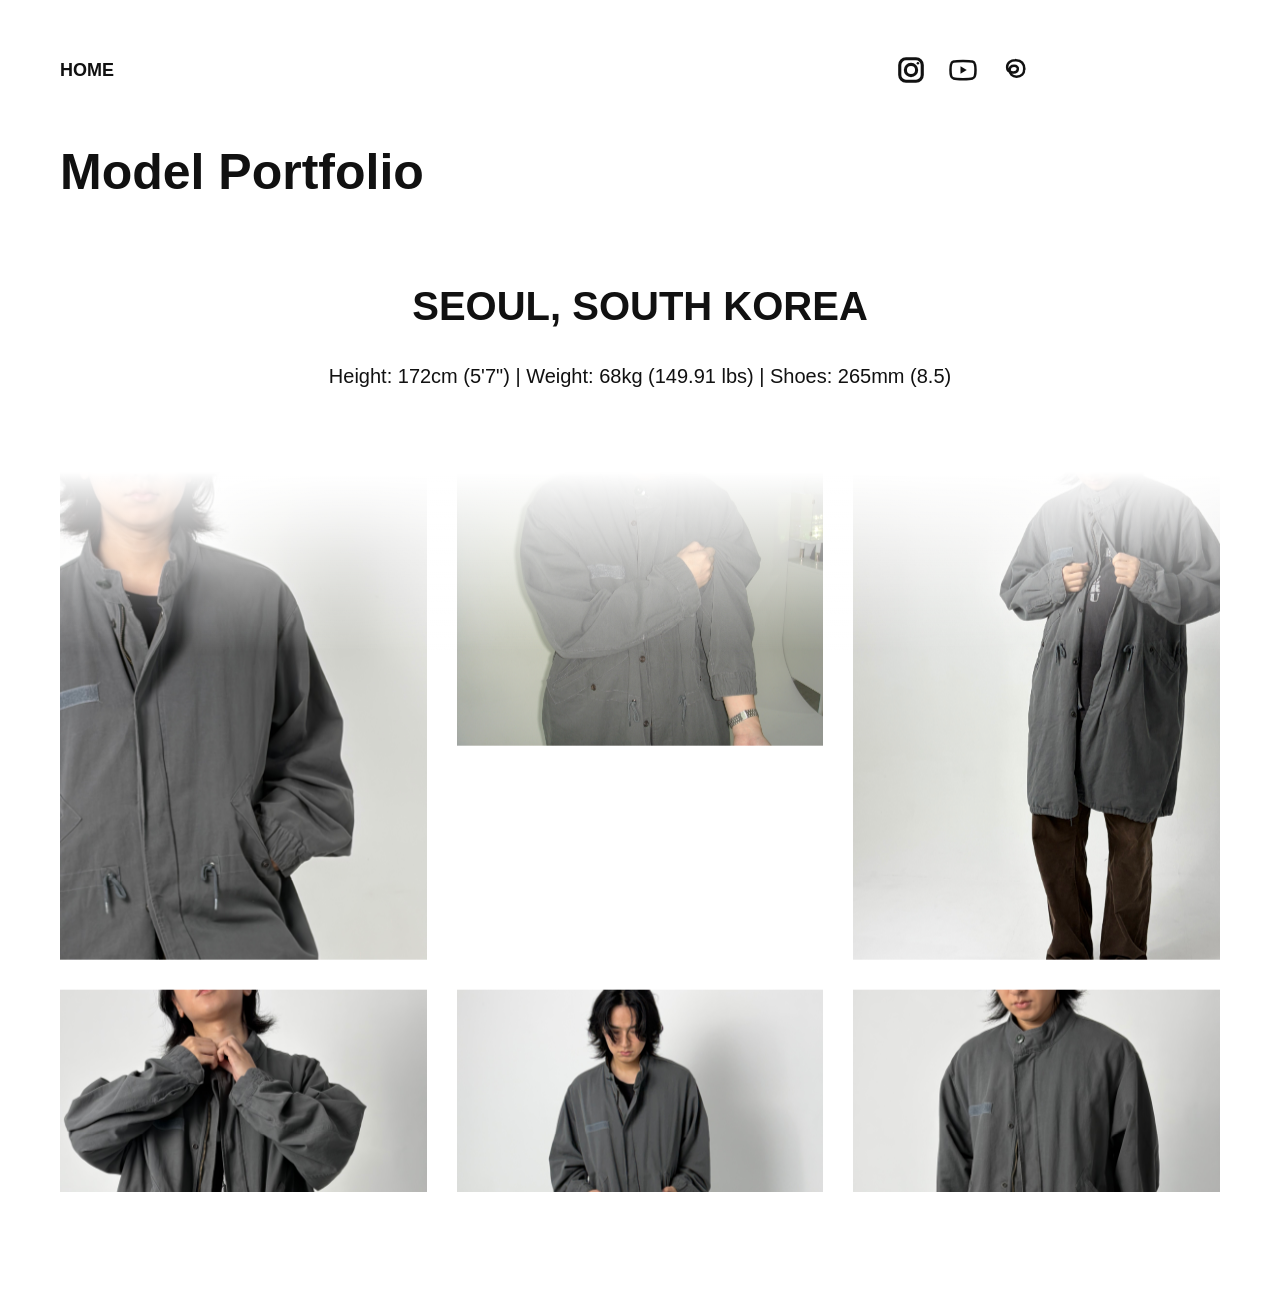
==== model.html @ 910b948d "Add portfolio website files" ====
<!DOCTYPE html>
<html lang="ko">

<head>
    <meta charset="UTF-8">
    <meta name="viewport" content="width=device-width, initial-scale=1.0">

    <title>Model Portfolio | Harry Chang</title>

    <link rel="stylesheet" href="style.css">
</head>


<body>

    <main class="model-portfolio">

        <header class="model-header">

            <a href="index.html" class="back-home">
                HOME
            </a>

            <h1>Model Portfolio</h1>

        </header>
        <div class="model-info">
    <h2>SEOUL, SOUTH KOREA</h2>
    <p>
        Height: 172cm (5'7") |
        Weight: 68kg (149.91 lbs) |
        Shoes: 265mm (8.5)
    </p>
</div>
        <!-- SNS 링크 -->
<div class="social-links">

    <a href="https://www.instagram.com/cloaks_harry/" class="social-link" aria-label="Instagram">
        <svg viewBox="0 0 24 24" aria-hidden="true">
            <rect x="3" y="3" width="18" height="18" rx="5" ry="5"
                fill="none" stroke="currentColor" stroke-width="2.5"/>
            <circle cx="12" cy="12" r="4.5"
                fill="none" stroke="currentColor" stroke-width="2.5"/>
            <circle cx="17.5" cy="6.5" r="1"
                fill="currentColor"/>
        </svg>
    </a>

    <a href="https://www.youtube.com/@Cloaks_Harry" class="social-link" aria-label="YouTube">
        <svg viewBox="0 0 24 24" aria-hidden="true">
            <path d="M21.5 7.2a2.8 2.8 0 0 0-2-2C17.8 4.7 12 4.7 12 4.7s-5.8 0-7.5.5a2.8 2.8 0 0 0-2 2C2 8.9 2 12 2 12s0 3.1.5 4.8a2.8 2.8 0 0 0 2 2c1.7.5 7.5.5 7.5.5s5.8 0 7.5-.5a2.8 2.8 0 0 0 2-2c.5-1.7.5-4.8.5-4.8s0-3.1-.5-4.8Z"
                fill="none" stroke="currentColor" stroke-width="2"/>
            <path d="m10 9 5 3-5 3V9Z"
                fill="currentColor"/>
        </svg>
    </a>

    <a href="https://www.threads.com/@cloaks_harry" class="social-link" aria-label="Threads">
        <svg viewBox="0 0 24 24" aria-hidden="true">
            <path d="M19.5 11.2c-.2-4.2-2.6-6.7-6.7-6.9-4.2-.2-7.1 1.9-7.1 5.4
                0 2.1 1.3 3.6 3.7 4.1 2.1.4 4.3-.2 4.8-2.1
                .5-1.8-.9-3.1-2.9-3.1-2.3 0-3.6 1.3-3.6 3.6
                0 3.1 2.3 5.1 5.5 5.1 3.8 0 6.2-2.3 6.2-6.1
                0-4.2-2.4-6.9-6.7-7.1"
                fill="none"
                stroke="currentColor"
                stroke-width="2"
                stroke-linecap="round"
                stroke-linejoin="round"/>
        </svg>
    </a>

</div>

<div class="model-gallery-viewport">

    <section class="model-gallery"></section>

</div>

        <!-- 사진 상세 화면 -->
        <div class="photo-modal">

            <div class="photo-detail">

                <button class="photo-modal-close" type="button">
                    ×
                </button>

                <div class="photo-detail-image">
                    <img src="" alt="">
                </div>

                

            </div>

        </div>


        </main>

    <script src="script.js"></script>

</body>

</html>
---- style.css ----
@import url('https://cdn.jsdelivr.net/gh/orioncactus/pretendard/dist/web/variable/pretendardvariable.css');
/* ========================================
   기본 설정
======================================== */

* {
    box-sizing: border-box;
}

html {
    scroll-behavior: smooth;
}

body {
    margin: 0;
    padding: 0;

    background: #ffffff;
    color: #111111;

    font-family: 'Pretendard', sans-serif;
}


/* ========================================
   메인 영역
======================================== */

.portfolio {
    width: 100%;
    max-width: 900px;

    margin: 0 auto;
    padding: 75px 40px 100px;
}


/* ========================================
   이름
======================================== */

.intro {
    margin-bottom: 200px;
    text-align: center;
}

.intro h1 {
    margin: 0;

    font-size: 70px;
    font-weight: 700;
    line-height: 1.2;
}

.intro h2 {
    margin: 4px 0 0;

    font-size: 70px;
    font-weight: 700;
    line-height: 1.2;
}


/* ========================================
   Portfolio 메뉴
======================================== */

.portfolio-menu {
    display: flex;
    flex-direction: column;

    gap: 48px;
    text-align: left;
}

.portfolio-menu a {
    color: #111111;

    text-decoration: none;

    font-size: 28px;
    font-weight: 700;
    line-height: 1.2;

    transition: opacity 0.2s ease;
}

.portfolio-menu a:hover {
    opacity: 0.45;
}


/* ========================================
   모바일
======================================== */

@media (max-width: 768px) {

    .portfolio {
        padding: 50px 25px 80px;
    }

    .intro {
        margin-bottom: 100px;
    }

    .intro h1,
    .intro h2 {
        font-size: 25px;
    }

    .portfolio-menu {
        gap: 35px;
    }

    .portfolio-menu a {
        font-size: 25px;
    }

}
/* ========================================
   Model Portfolio
======================================== */

.model-portfolio {
    width: 100%;
    max-width: 1600px;

    margin: 0 auto;
    padding: 60px 60px 100px;
}

.model-header {
    margin-bottom: 80px;
}

.back-home {
    display: inline-block;

    color: #111111;
    text-decoration: none;

    font-size: 18px;
    font-weight: 700;
    line-height: 1.2;

    margin-bottom: 60px;

    transition: opacity 0.2s ease;
}

.back-home:hover {
    opacity: 0.45;
}

.model-header h1 {
    margin: 0;

    font-size: 50px;
    font-weight: 700;
    line-height: 1.2;
}

.model-gallery {
    display: grid;

    grid-template-columns: repeat(3, 1fr);

    gap: 30px;
}

.model-item {
    width: 100%;
}

.model-item img {
    display: block;

    width: 100%;
    height: auto;
}
/* ========================================
   사진 상세 화면
======================================== */

.photo-modal {
    position: fixed;

    top: 0;
    left: 0;

    width: 100%;
    height: 100%;

    background: rgba(0, 0, 0, 0.65);
    backdrop-filter: blur(6px);

    display: none;
    align-items: center;
    justify-content: center;

    z-index: 1000;
}

.photo-modal.active {
    display: flex;
}


.photo-detail {
    position: relative;

    width: fit-content;
    max-width: 90vw;

    background: transparent;

    display: flex;

    align-items: center;
    justify-content: center;

    padding: 30px;
}


.photo-modal.active .photo-detail {
    animation: photoDetailIn 0.4s ease forwards;
}


@keyframes photoDetailIn {

    from {
        opacity: 0;
        transform:
            translate(var(--photo-start-x), var(--photo-start-y))
            scale(var(--photo-start-scale));
    }

    to {
        opacity: 1;
        transform:
            translate(0, 0)
            scale(1);
    }

}


.photo-modal-close {
    position: absolute;

    top: 20px;
    right: 25px;

    border: none;
    background: none;

    color: #888888;

    font-family: inherit;
    font-size: 32px;
    font-weight: 400;

    cursor: pointer;
}


.photo-detail-image {
    display: flex;

    align-items: center;
    justify-content: center;
}


.photo-detail-image img {
    display: block;

    max-width: 85vw;
    max-height: 90vh;

    width: auto;
    height: auto;
}


/* ========================================
   모바일 상세 화면
======================================== */

@media (max-width: 768px) {

    .photo-detail {
        width: fit-content;
        max-width: 95vw;

        display: flex;

        align-items: center;
        justify-content: center;

        padding: 40px 20px;
    }


    .photo-detail-image img {
        max-width: 90vw;
        max-height: 80vh;
    }

}
/* ========================================
   Model Portfolio 흐르는 사진 영역
======================================== */

.model-gallery-viewport {
    position: relative;

    width: 100%;
    height: 80vh;

    overflow: hidden;
}
.model-gallery {
    will-change: transform;

    padding-top: 100px;
}
/* ========================================
   사진 위쪽 Fade Out
======================================== */

.model-gallery-viewport::before {
    content: "";

    position: absolute;

    top: 0;
    left: 0;

    width: 100%;
    height: 180px;

    background: linear-gradient(
        to bottom,
        #ffffff 0%,
        rgba(255, 255, 255, 0) 100%
    );

    z-index: 10;

    pointer-events: none;
}
/* ========================================
   SNS 링크
======================================== */

.social-links {
    position: fixed;

    top: 55px;
    right: 250px;

    display: flex;
    align-items: center;

    gap: 22px;

    z-index: 100;
}

.social-link {
    display: flex;
    align-items: center;
    justify-content: center;

    width: 30px;
    height: 30px;

    color: #111111;

    text-decoration: none;

    transition: color 0.2s ease;
}

.social-link svg {
    width: 30px;
    height: 30px;

    display: block;
}

.social-link:hover {
    color: #888888;
}
@media (max-width: 768px) {

    .social-links {
        top: 25px;
        right: 25px;

        gap: 15px;
    }

    .social-link {
        width: 21px;
        height: 21px;
    }

    .social-link svg {
        width: 21px;
        height: 21px;
    }

}
/* 모델 기본 정보 */
.model-info {
    text-align: center;
    margin-bottom: 80px;
}

.model-info h2 {
    margin: 0 0 30px;
    font-size: 40px;
    font-weight: 700;
    line-height: 1.2;
}

.model-info p {
    margin: 0;
    font-size: 20px;
    font-weight: 400;
    line-height: 1.6;
}
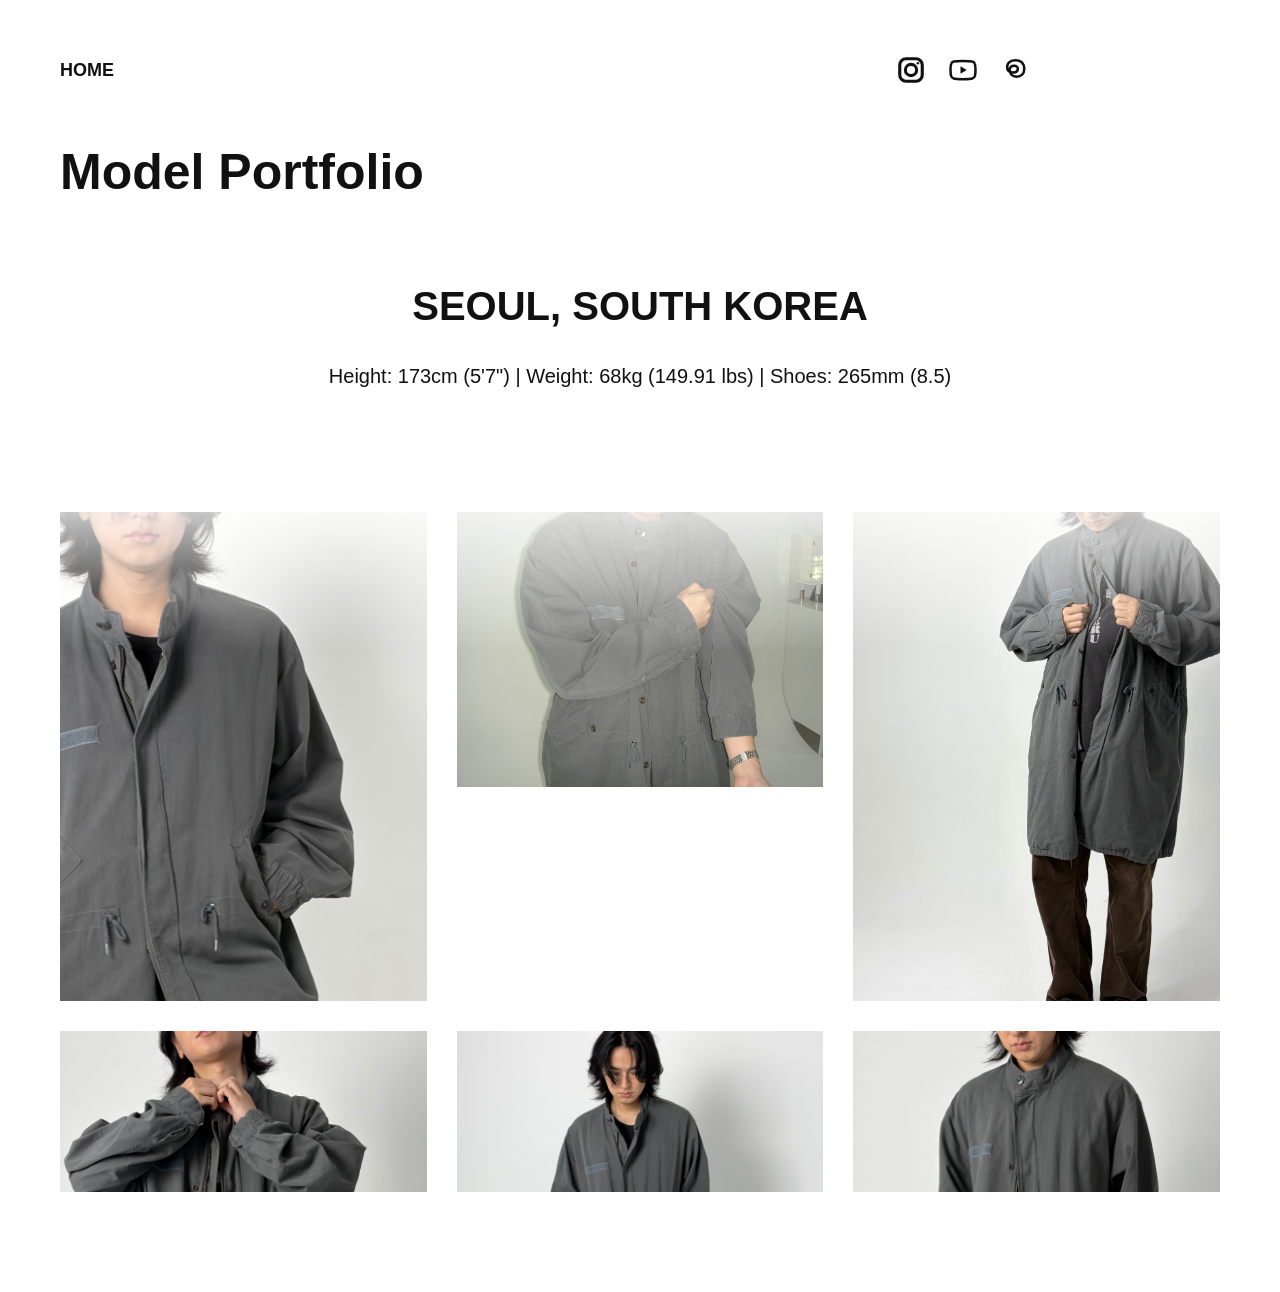
==== commit 5582b133: "Update height from 172cm to 173cm" ====
--- a/model.html
+++ b/model.html
@@ -27,7 +27,7 @@
         <div class="model-info">
     <h2>SEOUL, SOUTH KOREA</h2>
     <p>
-        Height: 172cm (5'7") |
+        Height: 173cm (5'7") |
         Weight: 68kg (149.91 lbs) |
         Shoes: 265mm (8.5)
     </p>
@@ -104,4 +104,4 @@
 
 </body>
 
-</html>+</html>
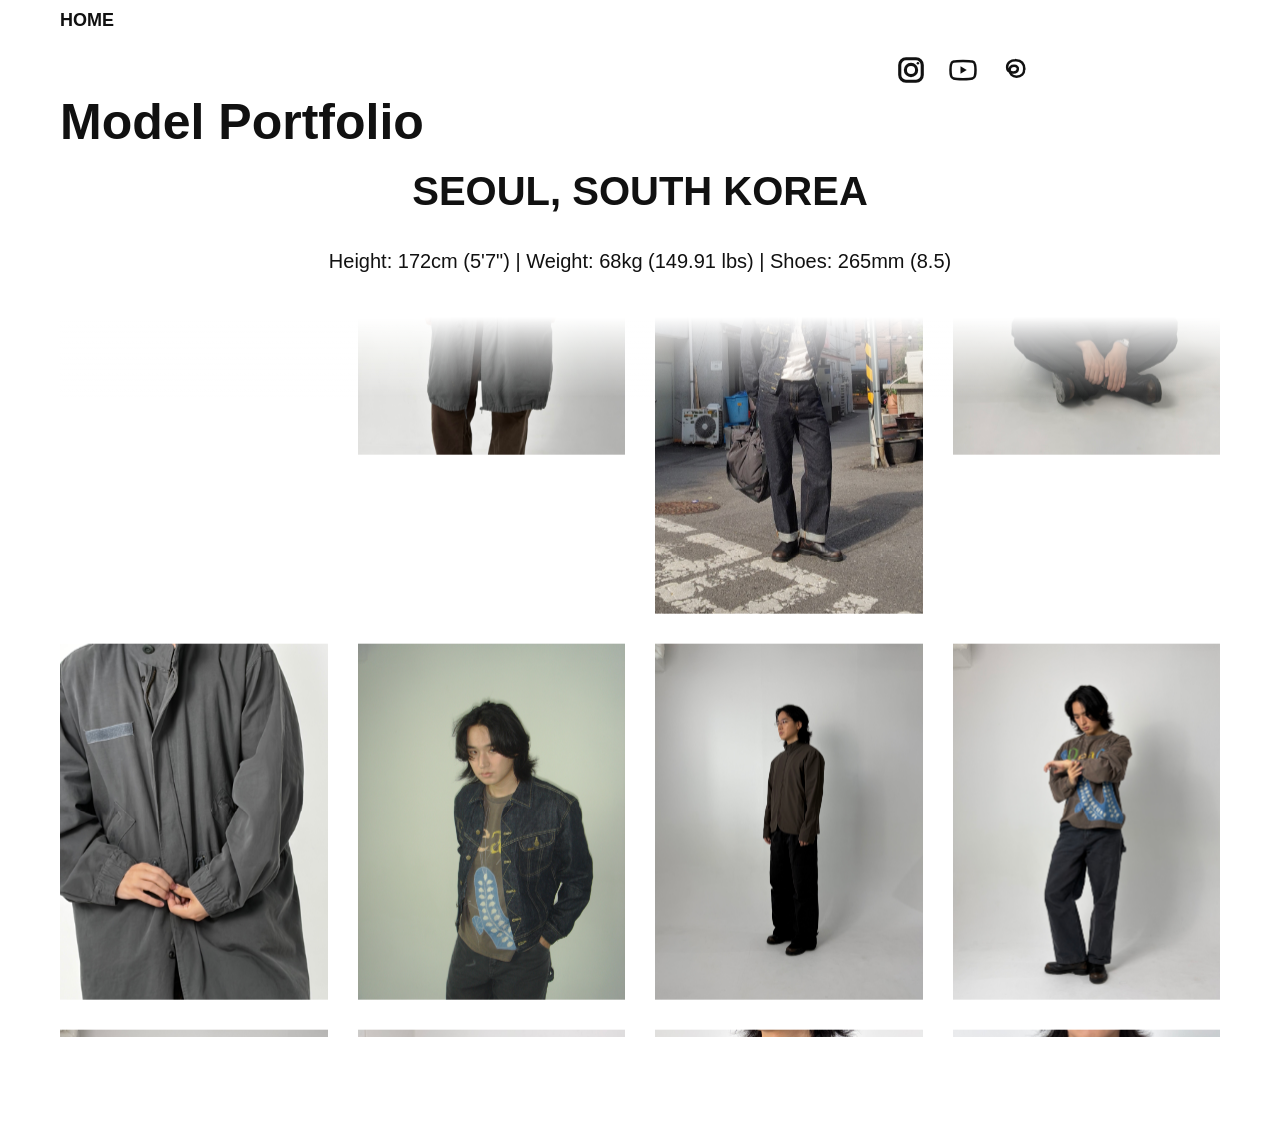
==== commit 25197b25: "메인 페이지 추가, 모델 사진 추가" ====
--- a/model.html
+++ b/model.html
@@ -1,107 +1,107 @@
-<!DOCTYPE html>
-<html lang="ko">
-
-<head>
-    <meta charset="UTF-8">
-    <meta name="viewport" content="width=device-width, initial-scale=1.0">
-
-    <title>Model Portfolio | Harry Chang</title>
-
-    <link rel="stylesheet" href="style.css">
-</head>
-
-
-<body>
-
-    <main class="model-portfolio">
-
-        <header class="model-header">
-
-            <a href="index.html" class="back-home">
-                HOME
-            </a>
-
-            <h1>Model Portfolio</h1>
-
-        </header>
-        <div class="model-info">
-    <h2>SEOUL, SOUTH KOREA</h2>
-    <p>
-        Height: 173cm (5'7") |
-        Weight: 68kg (149.91 lbs) |
-        Shoes: 265mm (8.5)
-    </p>
-</div>
-        <!-- SNS 링크 -->
-<div class="social-links">
-
-    <a href="https://www.instagram.com/cloaks_harry/" class="social-link" aria-label="Instagram">
-        <svg viewBox="0 0 24 24" aria-hidden="true">
-            <rect x="3" y="3" width="18" height="18" rx="5" ry="5"
-                fill="none" stroke="currentColor" stroke-width="2.5"/>
-            <circle cx="12" cy="12" r="4.5"
-                fill="none" stroke="currentColor" stroke-width="2.5"/>
-            <circle cx="17.5" cy="6.5" r="1"
-                fill="currentColor"/>
-        </svg>
-    </a>
-
-    <a href="https://www.youtube.com/@Cloaks_Harry" class="social-link" aria-label="YouTube">
-        <svg viewBox="0 0 24 24" aria-hidden="true">
-            <path d="M21.5 7.2a2.8 2.8 0 0 0-2-2C17.8 4.7 12 4.7 12 4.7s-5.8 0-7.5.5a2.8 2.8 0 0 0-2 2C2 8.9 2 12 2 12s0 3.1.5 4.8a2.8 2.8 0 0 0 2 2c1.7.5 7.5.5 7.5.5s5.8 0 7.5-.5a2.8 2.8 0 0 0 2-2c.5-1.7.5-4.8.5-4.8s0-3.1-.5-4.8Z"
-                fill="none" stroke="currentColor" stroke-width="2"/>
-            <path d="m10 9 5 3-5 3V9Z"
-                fill="currentColor"/>
-        </svg>
-    </a>
-
-    <a href="https://www.threads.com/@cloaks_harry" class="social-link" aria-label="Threads">
-        <svg viewBox="0 0 24 24" aria-hidden="true">
-            <path d="M19.5 11.2c-.2-4.2-2.6-6.7-6.7-6.9-4.2-.2-7.1 1.9-7.1 5.4
-                0 2.1 1.3 3.6 3.7 4.1 2.1.4 4.3-.2 4.8-2.1
-                .5-1.8-.9-3.1-2.9-3.1-2.3 0-3.6 1.3-3.6 3.6
-                0 3.1 2.3 5.1 5.5 5.1 3.8 0 6.2-2.3 6.2-6.1
-                0-4.2-2.4-6.9-6.7-7.1"
-                fill="none"
-                stroke="currentColor"
-                stroke-width="2"
-                stroke-linecap="round"
-                stroke-linejoin="round"/>
-        </svg>
-    </a>
-
-</div>
-
-<div class="model-gallery-viewport">
-
-    <section class="model-gallery"></section>
-
-</div>
-
-        <!-- 사진 상세 화면 -->
-        <div class="photo-modal">
-
-            <div class="photo-detail">
-
-                <button class="photo-modal-close" type="button">
-                    ×
-                </button>
-
-                <div class="photo-detail-image">
-                    <img src="" alt="">
-                </div>
-
-                
-
-            </div>
-
-        </div>
-
-
-        </main>
-
-    <script src="script.js"></script>
-
-</body>
-
-</html>
+<!DOCTYPE html>
+<html lang="ko">
+
+<head>
+    <meta charset="UTF-8">
+    <meta name="viewport" content="width=device-width, initial-scale=1.0">
+
+    <title>Model Portfolio | Harry Chang</title>
+
+    <link rel="stylesheet" href="style.css">
+</head>
+
+
+<body>
+
+    <main class="model-portfolio">
+
+        <header class="model-header">
+
+            <a href="index.html" class="back-home">
+                HOME
+            </a>
+
+            <h1>Model Portfolio</h1>
+
+        </header>
+        <div class="model-info">
+    <h2>SEOUL, SOUTH KOREA</h2>
+    <p>
+        Height: 172cm (5'7") |
+        Weight: 68kg (149.91 lbs) |
+        Shoes: 265mm (8.5)
+    </p>
+</div>
+        <!-- SNS 링크 -->
+<div class="social-links">
+
+    <a href="https://www.instagram.com/cloaks_harry/" class="social-link" aria-label="Instagram">
+        <svg viewBox="0 0 24 24" aria-hidden="true">
+            <rect x="3" y="3" width="18" height="18" rx="5" ry="5"
+                fill="none" stroke="currentColor" stroke-width="2.5"/>
+            <circle cx="12" cy="12" r="4.5"
+                fill="none" stroke="currentColor" stroke-width="2.5"/>
+            <circle cx="17.5" cy="6.5" r="1"
+                fill="currentColor"/>
+        </svg>
+    </a>
+
+    <a href="https://www.youtube.com/@Cloaks_Harry" class="social-link" aria-label="YouTube">
+        <svg viewBox="0 0 24 24" aria-hidden="true">
+            <path d="M21.5 7.2a2.8 2.8 0 0 0-2-2C17.8 4.7 12 4.7 12 4.7s-5.8 0-7.5.5a2.8 2.8 0 0 0-2 2C2 8.9 2 12 2 12s0 3.1.5 4.8a2.8 2.8 0 0 0 2 2c1.7.5 7.5.5 7.5.5s5.8 0 7.5-.5a2.8 2.8 0 0 0 2-2c.5-1.7.5-4.8.5-4.8s0-3.1-.5-4.8Z"
+                fill="none" stroke="currentColor" stroke-width="2"/>
+            <path d="m10 9 5 3-5 3V9Z"
+                fill="currentColor"/>
+        </svg>
+    </a>
+
+    <a href="https://www.threads.com/@cloaks_harry" class="social-link" aria-label="Threads">
+        <svg viewBox="0 0 24 24" aria-hidden="true">
+            <path d="M19.5 11.2c-.2-4.2-2.6-6.7-6.7-6.9-4.2-.2-7.1 1.9-7.1 5.4
+                0 2.1 1.3 3.6 3.7 4.1 2.1.4 4.3-.2 4.8-2.1
+                .5-1.8-.9-3.1-2.9-3.1-2.3 0-3.6 1.3-3.6 3.6
+                0 3.1 2.3 5.1 5.5 5.1 3.8 0 6.2-2.3 6.2-6.1
+                0-4.2-2.4-6.9-6.7-7.1"
+                fill="none"
+                stroke="currentColor"
+                stroke-width="2"
+                stroke-linecap="round"
+                stroke-linejoin="round"/>
+        </svg>
+    </a>
+
+</div>
+
+<div class="model-gallery-viewport">
+
+    <section class="model-gallery"></section>
+
+</div>
+
+        <!-- 사진 상세 화면 -->
+        <div class="photo-modal">
+
+            <div class="photo-detail">
+
+                <button class="photo-modal-close" type="button">
+                    ×
+                </button>
+
+                <div class="photo-detail-image">
+                    <img src="" alt="">
+                </div>
+
+                
+
+            </div>
+
+        </div>
+
+
+        </main>
+
+    <script src="script.js"></script>
+
+</body>
+
+</html>
--- a/style.css
+++ b/style.css
@@ -1,438 +1,480 @@
-
-@import url('https://cdn.jsdelivr.net/gh/orioncactus/pretendard/dist/web/variable/pretendardvariable.css');
-/* ========================================
-   기본 설정
-======================================== */
-
-* {
-    box-sizing: border-box;
-}
-
-html {
-    scroll-behavior: smooth;
-}
-
-body {
-    margin: 0;
-    padding: 0;
-
-    background: #ffffff;
-    color: #111111;
-
-    font-family: 'Pretendard', sans-serif;
-}
-
-
-/* ========================================
-   메인 영역
-======================================== */
-
-.portfolio {
-    width: 100%;
-    max-width: 900px;
-
-    margin: 0 auto;
-    padding: 75px 40px 100px;
-}
-
-
-/* ========================================
-   이름
-======================================== */
-
-.intro {
-    margin-bottom: 200px;
-    text-align: center;
-}
-
-.intro h1 {
-    margin: 0;
-
-    font-size: 70px;
-    font-weight: 700;
-    line-height: 1.2;
-}
-
-.intro h2 {
-    margin: 4px 0 0;
-
-    font-size: 70px;
-    font-weight: 700;
-    line-height: 1.2;
-}
-
-
-/* ========================================
-   Portfolio 메뉴
-======================================== */
-
-.portfolio-menu {
-    display: flex;
-    flex-direction: column;
-
-    gap: 48px;
-    text-align: left;
-}
-
-.portfolio-menu a {
-    color: #111111;
-
-    text-decoration: none;
-
-    font-size: 28px;
-    font-weight: 700;
-    line-height: 1.2;
-
-    transition: opacity 0.2s ease;
-}
-
-.portfolio-menu a:hover {
-    opacity: 0.45;
-}
-
-
-/* ========================================
-   모바일
-======================================== */
-
-@media (max-width: 768px) {
-
-    .portfolio {
-        padding: 50px 25px 80px;
-    }
-
-    .intro {
-        margin-bottom: 100px;
-    }
-
-    .intro h1,
-    .intro h2 {
-        font-size: 25px;
-    }
-
-    .portfolio-menu {
-        gap: 35px;
-    }
-
-    .portfolio-menu a {
-        font-size: 25px;
-    }
-
-}
-/* ========================================
-   Model Portfolio
-======================================== */
-
-.model-portfolio {
-    width: 100%;
-    max-width: 1600px;
-
-    margin: 0 auto;
-    padding: 60px 60px 100px;
-}
-
-.model-header {
-    margin-bottom: 80px;
-}
-
-.back-home {
-    display: inline-block;
-
-    color: #111111;
-    text-decoration: none;
-
-    font-size: 18px;
-    font-weight: 700;
-    line-height: 1.2;
-
-    margin-bottom: 60px;
-
-    transition: opacity 0.2s ease;
-}
-
-.back-home:hover {
-    opacity: 0.45;
-}
-
-.model-header h1 {
-    margin: 0;
-
-    font-size: 50px;
-    font-weight: 700;
-    line-height: 1.2;
-}
-
-.model-gallery {
-    display: grid;
-
-    grid-template-columns: repeat(3, 1fr);
-
-    gap: 30px;
-}
-
-.model-item {
-    width: 100%;
-}
-
-.model-item img {
-    display: block;
-
-    width: 100%;
-    height: auto;
-}
-/* ========================================
-   사진 상세 화면
-======================================== */
-
-.photo-modal {
-    position: fixed;
-
-    top: 0;
-    left: 0;
-
-    width: 100%;
-    height: 100%;
-
-    background: rgba(0, 0, 0, 0.65);
-    backdrop-filter: blur(6px);
-
-    display: none;
-    align-items: center;
-    justify-content: center;
-
-    z-index: 1000;
-}
-
-.photo-modal.active {
-    display: flex;
-}
-
-
-.photo-detail {
-    position: relative;
-
-    width: fit-content;
-    max-width: 90vw;
-
-    background: transparent;
-
-    display: flex;
-
-    align-items: center;
-    justify-content: center;
-
-    padding: 30px;
-}
-
-
-.photo-modal.active .photo-detail {
-    animation: photoDetailIn 0.4s ease forwards;
-}
-
-
-@keyframes photoDetailIn {
-
-    from {
-        opacity: 0;
-        transform:
-            translate(var(--photo-start-x), var(--photo-start-y))
-            scale(var(--photo-start-scale));
-    }
-
-    to {
-        opacity: 1;
-        transform:
-            translate(0, 0)
-            scale(1);
-    }
-
-}
-
-
-.photo-modal-close {
-    position: absolute;
-
-    top: 20px;
-    right: 25px;
-
-    border: none;
-    background: none;
-
-    color: #888888;
-
-    font-family: inherit;
-    font-size: 32px;
-    font-weight: 400;
-
-    cursor: pointer;
-}
-
-
-.photo-detail-image {
-    display: flex;
-
-    align-items: center;
-    justify-content: center;
-}
-
-
-.photo-detail-image img {
-    display: block;
-
-    max-width: 85vw;
-    max-height: 90vh;
-
-    width: auto;
-    height: auto;
-}
-
-
-/* ========================================
-   모바일 상세 화면
-======================================== */
-
-@media (max-width: 768px) {
-
-    .photo-detail {
-        width: fit-content;
-        max-width: 95vw;
-
-        display: flex;
-
-        align-items: center;
-        justify-content: center;
-
-        padding: 40px 20px;
-    }
-
-
-    .photo-detail-image img {
-        max-width: 90vw;
-        max-height: 80vh;
-    }
-
-}
-/* ========================================
-   Model Portfolio 흐르는 사진 영역
-======================================== */
-
-.model-gallery-viewport {
-    position: relative;
-
-    width: 100%;
-    height: 80vh;
-
-    overflow: hidden;
-}
-.model-gallery {
-    will-change: transform;
-
-    padding-top: 100px;
-}
-/* ========================================
-   사진 위쪽 Fade Out
-======================================== */
-
-.model-gallery-viewport::before {
-    content: "";
-
-    position: absolute;
-
-    top: 0;
-    left: 0;
-
-    width: 100%;
-    height: 180px;
-
-    background: linear-gradient(
-        to bottom,
-        #ffffff 0%,
-        rgba(255, 255, 255, 0) 100%
-    );
-
-    z-index: 10;
-
-    pointer-events: none;
-}
-/* ========================================
-   SNS 링크
-======================================== */
-
-.social-links {
-    position: fixed;
-
-    top: 55px;
-    right: 250px;
-
-    display: flex;
-    align-items: center;
-
-    gap: 22px;
-
-    z-index: 100;
-}
-
-.social-link {
-    display: flex;
-    align-items: center;
-    justify-content: center;
-
-    width: 30px;
-    height: 30px;
-
-    color: #111111;
-
-    text-decoration: none;
-
-    transition: color 0.2s ease;
-}
-
-.social-link svg {
-    width: 30px;
-    height: 30px;
-
-    display: block;
-}
-
-.social-link:hover {
-    color: #888888;
-}
-@media (max-width: 768px) {
-
-    .social-links {
-        top: 25px;
-        right: 25px;
-
-        gap: 15px;
-    }
-
-    .social-link {
-        width: 21px;
-        height: 21px;
-    }
-
-    .social-link svg {
-        width: 21px;
-        height: 21px;
-    }
-
-}
-/* 모델 기본 정보 */
-.model-info {
-    text-align: center;
-    margin-bottom: 80px;
-}
-
-.model-info h2 {
-    margin: 0 0 30px;
-    font-size: 40px;
-    font-weight: 700;
-    line-height: 1.2;
-}
-
-.model-info p {
-    margin: 0;
-    font-size: 20px;
-    font-weight: 400;
-    line-height: 1.6;
-}+
+@import url('https://cdn.jsdelivr.net/gh/orioncactus/pretendard/dist/web/variable/pretendardvariable.css');
+/* ========================================
+   기본 설정
+======================================== */
+
+* {
+    box-sizing: border-box;
+}
+
+html {
+    scroll-behavior: smooth;
+}
+
+body {
+    margin: 0;
+    padding: 0;
+
+    background: #ffffff;
+    color: #111111;
+
+    font-family: 'Pretendard', sans-serif;
+}
+
+
+/* ========================================
+   메인 영역
+======================================== */
+
+.portfolio {
+    width: 100%;
+    max-width: 900px;
+
+    margin: 0 auto;
+    padding: 75px 40px 100px;
+}
+
+
+/* ========================================
+   이름
+======================================== */
+
+.intro {
+    margin-bottom: 100px;
+    text-align: center;
+}
+
+.intro h1 {
+    margin: 0;
+
+    font-size: 70px;
+    font-weight: 700;
+    line-height: 1.2;
+}
+
+.intro h2 {
+    margin: 4px 0 0;
+
+    font-size: 70px;
+    font-weight: 700;
+    line-height: 1.2;
+}
+
+/* 메인 페이지 슬로건 */
+
+.intro-slogan {
+    margin: 0;
+
+    font-size: 50px;
+    font-weight: 300;
+    line-height: 3;
+
+    text-align: center;
+}
+
+/* ========================================
+   Portfolio 메뉴
+======================================== */
+
+.portfolio-menu {
+    display: flex;
+    flex-direction: column;
+
+    gap: 48px;
+    text-align: left;
+}
+
+.portfolio-menu a {
+    color: #111111;
+
+    text-decoration: none;
+
+    font-size: 28px;
+    font-weight: 700;
+    line-height: 1.2;
+
+    transition: opacity 0.2s ease;
+}
+
+.portfolio-menu a:hover {
+    opacity: 0.45;
+}
+
+
+/* ========================================
+   모바일
+======================================== */
+
+@media (max-width: 768px) {
+
+    .portfolio {
+        padding: 50px 25px 80px;
+    }
+
+    .intro {
+        margin-bottom: 100px;
+    }
+
+    .intro h1,
+    .intro h2 {
+        font-size: 25px;
+    }
+
+    .portfolio-menu {
+        gap: 35px;
+    }
+
+    .portfolio-menu a {
+        font-size: 25px;
+    }
+
+}
+/* ========================================
+   Model Portfolio
+======================================== */
+
+.model-portfolio {
+    width: 100%;
+    max-width: 1600px;
+
+    margin: 0 auto;
+    padding: 10px 60px 100px;
+}
+
+.model-header {
+    margin-bottom: 15px;
+}
+
+.back-home {
+    display: inline-block;
+
+    color: #111111;
+    text-decoration: none;
+
+    font-size: 18px;
+    font-weight: 700;
+    line-height: 1.2;
+
+    margin-bottom: 60px;
+
+    transition: opacity 0.2s ease;
+}
+
+.back-home:hover {
+    opacity: 0.45;
+}
+
+.model-header h1 {
+    margin: 0;
+
+    font-size: 50px;
+    font-weight: 700;
+    line-height: 1.2;
+}
+
+.model-gallery {
+    display: grid;
+
+    grid-template-columns: repeat(4, 1fr);
+
+    gap: 30px;
+}
+
+.model-item {
+    width: 100%;
+}
+
+.model-item img {
+    display: block;
+
+    width: 100%;
+    height: auto;
+}
+/* ========================================
+   사진 상세 화면
+======================================== */
+
+.photo-modal {
+    position: fixed;
+
+    top: 0;
+    left: 0;
+
+    width: 100%;
+    height: 100%;
+
+    background: rgba(0, 0, 0, 0.65);
+    backdrop-filter: blur(6px);
+
+    display: none;
+    align-items: center;
+    justify-content: center;
+
+    z-index: 1000;
+}
+
+.photo-modal.active {
+    display: flex;
+}
+
+
+.photo-detail {
+    position: relative;
+
+    width: fit-content;
+    max-width: 90vw;
+
+    background: transparent;
+
+    display: flex;
+
+    align-items: center;
+    justify-content: center;
+
+    padding: 30px;
+}
+
+
+.photo-modal.active .photo-detail {
+    animation: photoDetailIn 0.4s ease forwards;
+}
+
+
+@keyframes photoDetailIn {
+
+    from {
+        opacity: 0;
+        transform:
+            translate(var(--photo-start-x), var(--photo-start-y))
+            scale(var(--photo-start-scale));
+    }
+
+    to {
+        opacity: 1;
+        transform:
+            translate(0, 0)
+            scale(1);
+    }
+
+}
+
+
+.photo-modal-close {
+    position: absolute;
+
+    top: 20px;
+    right: 25px;
+
+    border: none;
+    background: none;
+
+    color: #888888;
+
+    font-family: inherit;
+    font-size: 32px;
+    font-weight: 400;
+
+    cursor: pointer;
+}
+
+
+.photo-detail-image {
+    display: flex;
+
+    align-items: center;
+    justify-content: center;
+}
+
+
+.photo-detail-image img {
+    display: block;
+
+    max-width: 85vw;
+    max-height: 90vh;
+
+    width: auto;
+    height: auto;
+}
+
+
+/* ========================================
+   모바일 상세 화면
+======================================== */
+
+@media (max-width: 768px) {
+
+    .photo-detail {
+        width: fit-content;
+        max-width: 95vw;
+
+        display: flex;
+
+        align-items: center;
+        justify-content: center;
+
+        padding: 40px 20px;
+    }
+
+
+    .photo-detail-image img {
+        max-width: 90vw;
+        max-height: 80vh;
+    }
+
+}
+/* ========================================
+   Model Portfolio 흐르는 사진 영역
+======================================== */
+
+.model-gallery-viewport {
+    position: relative;
+
+    width: 100%;
+    height: 80vh;
+
+    overflow: hidden;
+}
+.model-gallery {
+    will-change: transform;
+
+    padding-top: 50px;
+}
+/* ========================================
+   사진 위쪽 Fade Out
+======================================== */
+
+.model-gallery-viewport::before {
+    content: "";
+
+    position: absolute;
+
+    top: 0;
+    left: 0;
+
+    width: 100%;
+    height: 80px;
+
+    background: linear-gradient(
+        to bottom,
+        #ffffff 0%,
+        rgba(255, 255, 255, 0) 100%
+    );
+
+    z-index: 10;
+
+    pointer-events: none;
+}
+/* ========================================
+   SNS 링크
+======================================== */
+
+.social-links {
+    position: fixed;
+
+    top: 55px;
+    right: 250px;
+
+    display: flex;
+    align-items: center;
+
+    gap: 22px;
+
+    z-index: 100;
+}
+
+.social-link {
+    display: flex;
+    align-items: center;
+    justify-content: center;
+
+    width: 30px;
+    height: 30px;
+
+    color: #111111;
+
+    text-decoration: none;
+
+    transition: color 0.2s ease;
+}
+
+.social-link svg {
+    width: 30px;
+    height: 30px;
+
+    display: block;
+}
+
+.social-link:hover {
+    color: #888888;
+}
+@media (max-width: 768px) {
+
+    .social-links {
+        top: 25px;
+        right: 25px;
+
+        gap: 15px;
+    }
+
+    .social-link {
+        width: 21px;
+        height: 21px;
+    }
+
+    .social-link svg {
+        width: 21px;
+        height: 21px;
+    }
+
+}
+/* 모델 기본 정보 */
+.model-info {
+    text-align: center;
+    margin-bottom: 40px;
+}
+
+.model-info h2 {
+    margin: 0 0 30px;
+    font-size: 40px;
+    font-weight: 700;
+    line-height: 1.2;
+}
+
+.model-info p {
+    margin: 0;
+    font-size: 20px;
+    font-weight: 400;
+    line-height: 1.6;
+}
+
+
+/* ========================================
+   메인 페이지 SNS 링크
+======================================== */
+
+.main-social-links {
+    display: flex;
+    justify-content: center;
+    align-items: center;
+
+    gap: 20px;
+
+    margin-top: 40px;
+}
+
+.main-social-link {
+    display: inline-block;
+
+    color: #111111;
+    text-decoration: none;
+
+    font-size: 18px;
+    font-weight: 500;
+
+    transition: opacity 0.2s ease;
+}
+
+.main-social-link:hover {
+    opacity: 0.45;
+}
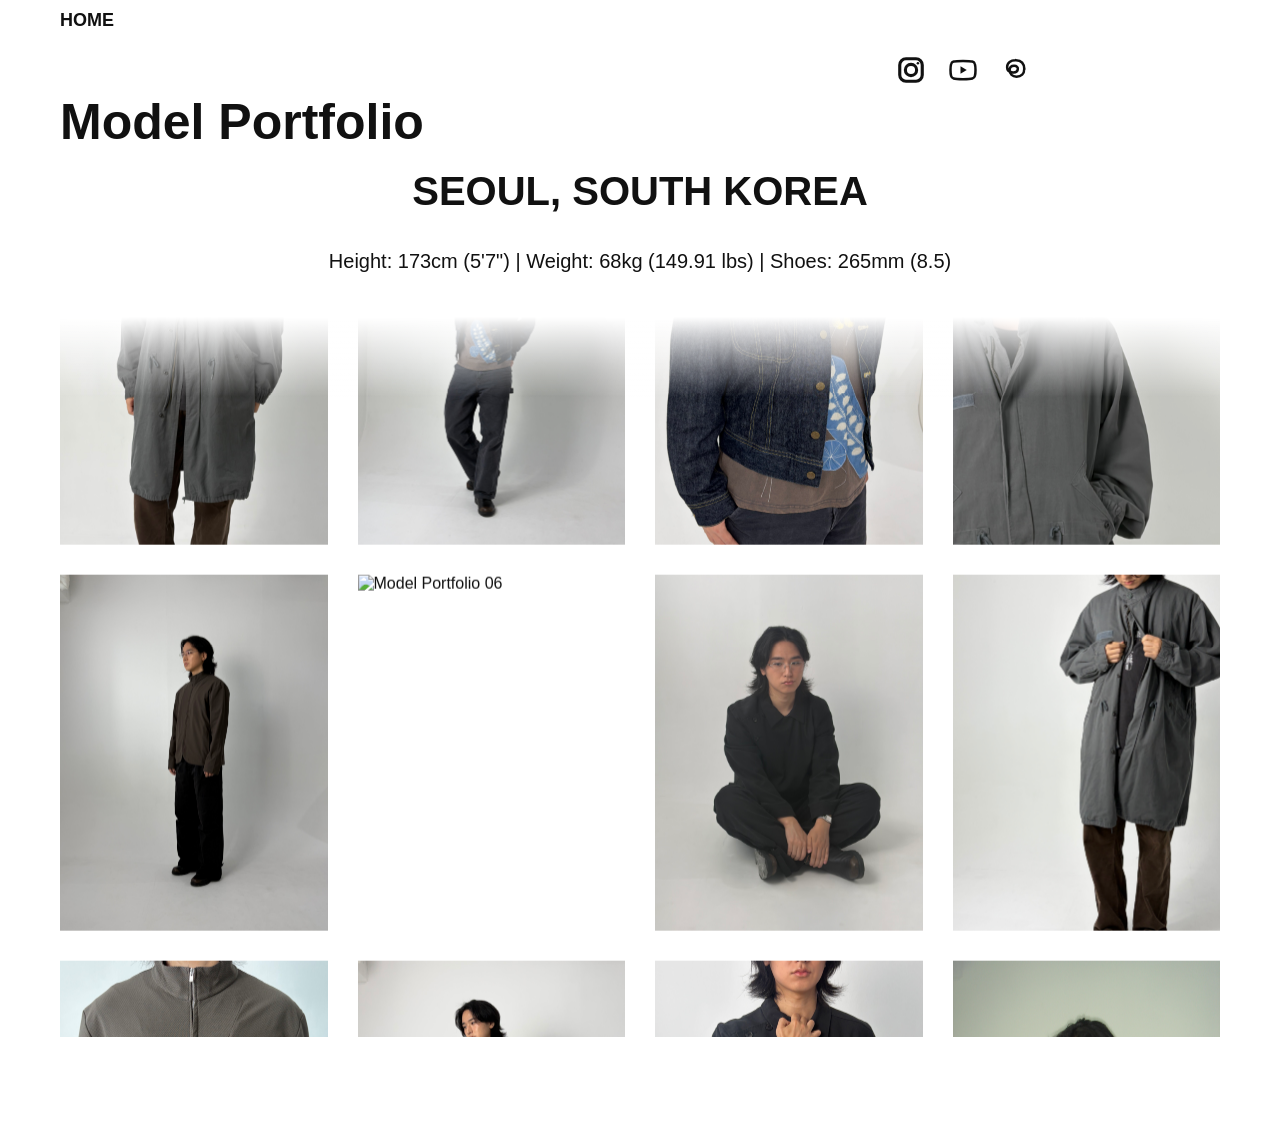
==== commit cca661ee: "키 업데이트 172->173" ====
--- a/model.html
+++ b/model.html
@@ -27,7 +27,7 @@
         <div class="model-info">
     <h2>SEOUL, SOUTH KOREA</h2>
     <p>
-        Height: 172cm (5'7") |
+        Height: 173cm (5'7") |
         Weight: 68kg (149.91 lbs) |
         Shoes: 265mm (8.5)
     </p>
